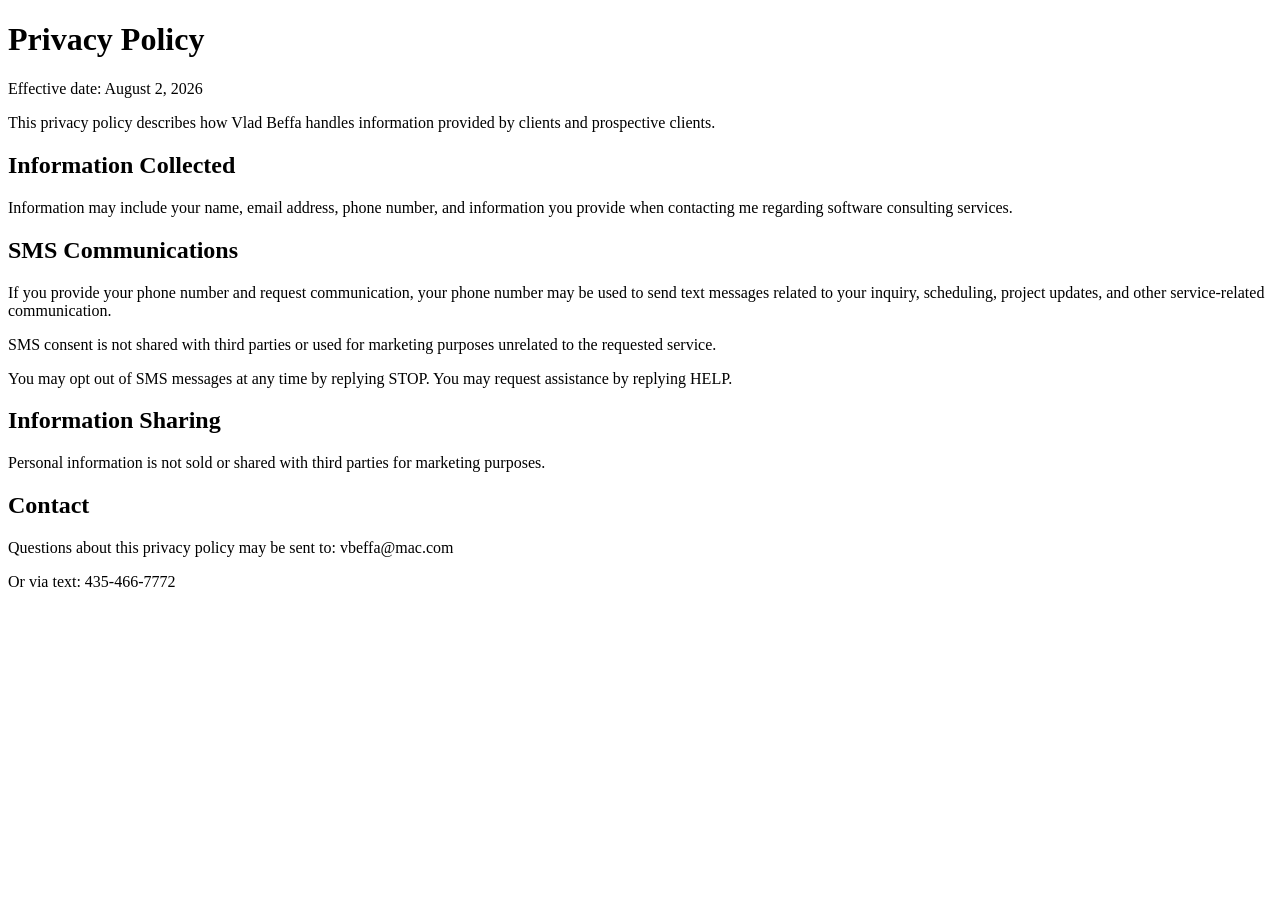
==== privacy/index.html @ 6ec68c40 "Update index.html" ====
<!DOCTYPE html>
<html lang="en">
<head>
  <meta charset="UTF-8">
  <meta name="viewport" content="width=device-width, initial-scale=1.0">
  <title>Privacy Policy</title>
</head>
<body>
  <h1>Privacy Policy</h1>

  <p>
    Effective date: August 2, 2026
  </p>

  <p>
    This privacy policy describes how Vlad Beffa handles information
    provided by clients and prospective clients.
  </p>

  <h2>Information Collected</h2>

  <p>
    Information may include your name, email address, phone number, and
    information you provide when contacting me regarding software consulting
    services.
  </p>

  <h2>SMS Communications</h2>

  <p>
    If you provide your phone number and request communication, your phone
    number may be used to send text messages related to your inquiry,
    scheduling, project updates, and other service-related communication.
  </p>

  <p>
    SMS consent is not shared with third parties or used for marketing
    purposes unrelated to the requested service.
  </p>

  <p>
    You may opt out of SMS messages at any time by replying STOP.
    You may request assistance by replying HELP.
  </p>

  <h2>Information Sharing</h2>

  <p>
    Personal information is not sold or shared with third parties for
    marketing purposes.
  </p>

  <h2>Contact</h2>

  <p>
    Questions about this privacy policy may be sent to:
    vbeffa@mac.com
  </p>
  <p>
    Or via text:
    435-466-7772
  </p>
</body>
</html>
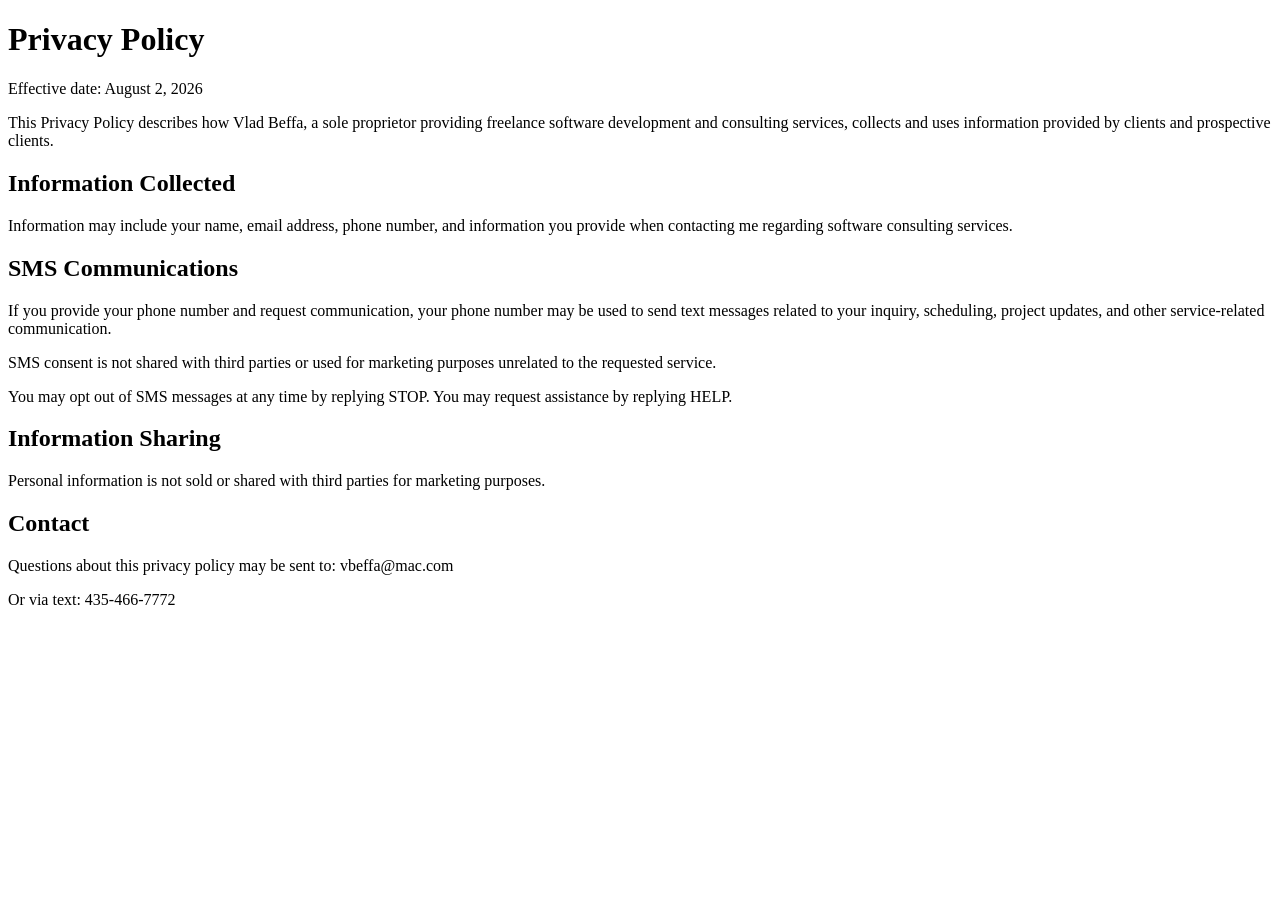
==== commit a3a2c8ec: "Update index.html" ====
--- a/privacy/index.html
+++ b/privacy/index.html
@@ -13,8 +13,9 @@
   </p>
 
   <p>
-    This privacy policy describes how Vlad Beffa handles information
-    provided by clients and prospective clients.
+    This Privacy Policy describes how Vlad Beffa, a sole proprietor providing
+    freelance software development and consulting services, collects and uses
+    information provided by clients and prospective clients.
   </p>
 
   <h2>Information Collected</h2>
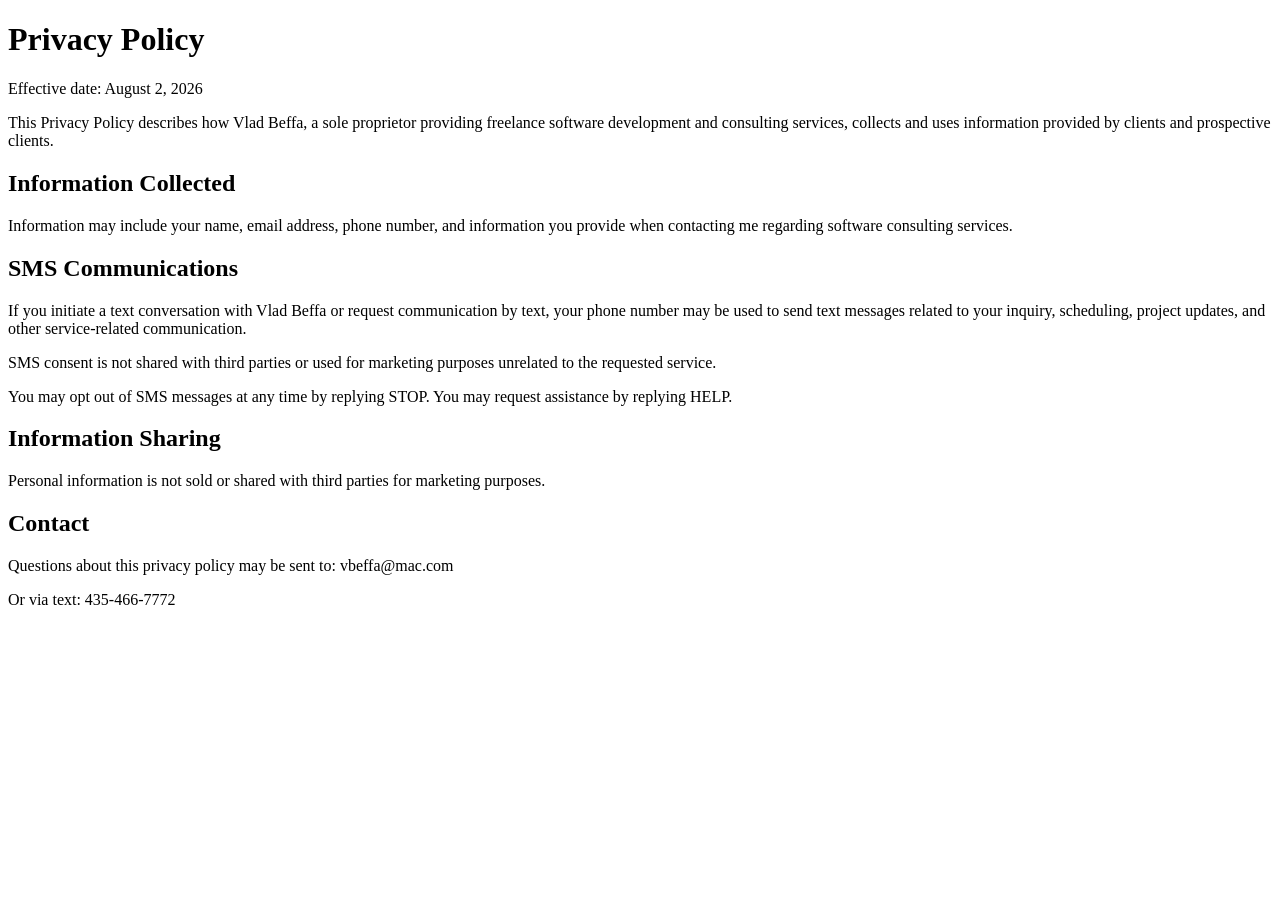
==== commit 41df28ca: "Update index.html" ====
--- a/privacy/index.html
+++ b/privacy/index.html
@@ -29,9 +29,9 @@
   <h2>SMS Communications</h2>
 
   <p>
-    If you provide your phone number and request communication, your phone
-    number may be used to send text messages related to your inquiry,
-    scheduling, project updates, and other service-related communication.
+    If you initiate a text conversation with Vlad Beffa or request communication
+    by text, your phone number may be used to send text messages related to your
+    inquiry, scheduling, project updates, and other service-related communication.
   </p>
 
   <p>
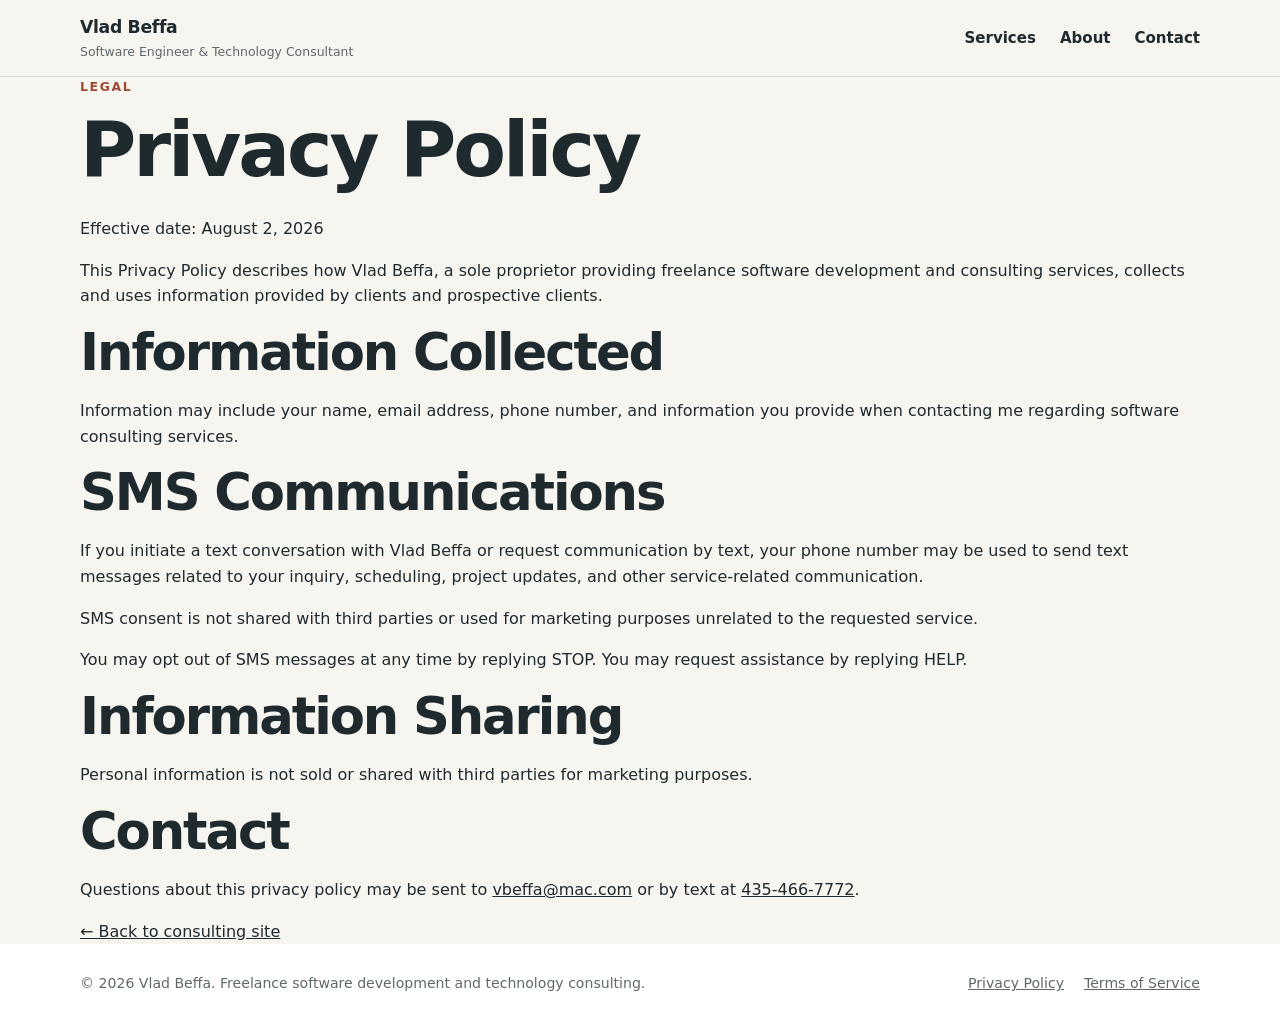
==== commit 3d223207: "Style privacy policy to match consulting site" ====
--- a/privacy/index.html
+++ b/privacy/index.html
@@ -3,63 +3,89 @@
 <head>
   <meta charset="UTF-8">
   <meta name="viewport" content="width=device-width, initial-scale=1.0">
-  <title>Privacy Policy</title>
+  <meta name="description" content="Privacy Policy for Vlad Beffa freelance software development and technology consulting.">
+  <title>Privacy Policy | Vlad Beffa</title>
+  <link rel="stylesheet" href="../styles.css">
 </head>
 <body>
-  <h1>Privacy Policy</h1>
+  <header class="site-header">
+    <div class="container header-inner">
+      <a class="brand" href="../" aria-label="Vlad Beffa home">
+        <span class="brand-name">Vlad Beffa</span>
+        <span class="brand-role">Software Engineer &amp; Technology Consultant</span>
+      </a>
 
-  <p>
-    Effective date: August 2, 2026
-  </p>
+      <nav class="site-nav" aria-label="Primary navigation">
+        <a href="../#services">Services</a>
+        <a href="../#about">About</a>
+        <a href="../#contact">Contact</a>
+      </nav>
+    </div>
+  </header>
 
-  <p>
-    This Privacy Policy describes how Vlad Beffa, a sole proprietor providing
-    freelance software development and consulting services, collects and uses
-    information provided by clients and prospective clients.
-  </p>
+  <main class="legal-main">
+    <div class="container legal-layout">
+      <div class="legal-heading">
+        <p class="eyebrow">Legal</p>
+        <h1>Privacy Policy</h1>
+        <p class="legal-date">Effective date: August 2, 2026</p>
+      </div>
 
-  <h2>Information Collected</h2>
+      <article class="legal-card">
+        <p>
+          This Privacy Policy describes how Vlad Beffa, a sole proprietor providing
+          freelance software development and consulting services, collects and uses
+          information provided by clients and prospective clients.
+        </p>
 
-  <p>
-    Information may include your name, email address, phone number, and
-    information you provide when contacting me regarding software consulting
-    services.
-  </p>
+        <h2>Information Collected</h2>
+        <p>
+          Information may include your name, email address, phone number, and
+          information you provide when contacting me regarding software consulting
+          services.
+        </p>
 
-  <h2>SMS Communications</h2>
+        <h2>SMS Communications</h2>
+        <p>
+          If you initiate a text conversation with Vlad Beffa or request communication
+          by text, your phone number may be used to send text messages related to your
+          inquiry, scheduling, project updates, and other service-related communication.
+        </p>
+        <p>
+          SMS consent is not shared with third parties or used for marketing
+          purposes unrelated to the requested service.
+        </p>
+        <p>
+          You may opt out of SMS messages at any time by replying STOP.
+          You may request assistance by replying HELP.
+        </p>
 
-  <p>
-    If you initiate a text conversation with Vlad Beffa or request communication
-    by text, your phone number may be used to send text messages related to your
-    inquiry, scheduling, project updates, and other service-related communication.
-  </p>
+        <h2>Information Sharing</h2>
+        <p>
+          Personal information is not sold or shared with third parties for
+          marketing purposes.
+        </p>
 
-  <p>
-    SMS consent is not shared with third parties or used for marketing
-    purposes unrelated to the requested service.
-  </p>
+        <h2>Contact</h2>
+        <p>
+          Questions about this privacy policy may be sent to
+          <a href="mailto:vbeffa@mac.com">vbeffa@mac.com</a>
+          or by text at <a href="sms:+14354667772">435-466-7772</a>.
+        </p>
+      </article>
 
-  <p>
-    You may opt out of SMS messages at any time by replying STOP.
-    You may request assistance by replying HELP.
-  </p>
+      <a class="back-link" href="../">← Back to consulting site</a>
+    </div>
+  </main>
 
-  <h2>Information Sharing</h2>
-
-  <p>
-    Personal information is not sold or shared with third parties for
-    marketing purposes.
-  </p>
-
-  <h2>Contact</h2>
-
-  <p>
-    Questions about this privacy policy may be sent to:
-    vbeffa@mac.com
-  </p>
-  <p>
-    Or via text:
-    435-466-7772
-  </p>
+  <footer class="site-footer">
+    <div class="container footer-inner">
+      <p>&copy; 2026 Vlad Beffa. Freelance software development and technology consulting.</p>
+      <div class="footer-links">
+        <a href="../privacy/" aria-current="page">Privacy Policy</a>
+        <a href="../terms/">Terms of Service</a>
+      </div>
+    </div>
+  </footer>
 </body>
 </html>
--- a/styles.css
+++ b/styles.css
@@ -0,0 +1,449 @@
+:root {
+  --bg: #f7f5f0;
+  --surface: #ffffff;
+  --surface-alt: #efe9df;
+  --text: #1f2a2e;
+  --muted: #5f686b;
+  --accent: #9e4932;
+  --accent-dark: #74301f;
+  --border: #ddd5c9;
+  --shadow: 0 18px 50px rgba(46, 38, 31, 0.12);
+  --radius: 18px;
+  --max-width: 1120px;
+}
+
+* {
+  box-sizing: border-box;
+}
+
+html {
+  scroll-behavior: smooth;
+}
+
+body {
+  margin: 0;
+  background: var(--bg);
+  color: var(--text);
+  font-family:
+    Inter, ui-sans-serif, system-ui, -apple-system, BlinkMacSystemFont, "Segoe UI",
+    sans-serif;
+  font-size: 16px;
+  line-height: 1.6;
+}
+
+img {
+  display: block;
+  max-width: 100%;
+}
+
+a {
+  color: inherit;
+}
+
+.container {
+  width: min(calc(100% - 40px), var(--max-width));
+  margin-inline: auto;
+}
+
+.site-header {
+  position: sticky;
+  top: 0;
+  z-index: 10;
+  border-bottom: 1px solid rgba(221, 213, 201, 0.82);
+  background: rgba(247, 245, 240, 0.94);
+  backdrop-filter: blur(12px);
+}
+
+.header-inner {
+  display: flex;
+  min-height: 76px;
+  align-items: center;
+  justify-content: space-between;
+  gap: 28px;
+}
+
+.brand {
+  display: flex;
+  flex-direction: column;
+  text-decoration: none;
+}
+
+.brand-name {
+  font-size: 1.08rem;
+  font-weight: 800;
+  letter-spacing: -0.02em;
+}
+
+.brand-role {
+  color: var(--muted);
+  font-size: 0.78rem;
+}
+
+.site-nav {
+  display: flex;
+  gap: 24px;
+  font-size: 0.94rem;
+  font-weight: 650;
+}
+
+.site-nav a {
+  text-decoration: none;
+}
+
+.site-nav a:hover,
+.site-nav a:focus-visible,
+.footer-links a:hover,
+.footer-links a:focus-visible {
+  color: var(--accent);
+}
+
+.hero {
+  padding: 76px 0 64px;
+}
+
+.hero-grid {
+  display: grid;
+  grid-template-columns: minmax(0, 1fr) minmax(320px, 0.78fr);
+  align-items: center;
+  gap: 58px;
+}
+
+.eyebrow {
+  margin: 0 0 12px;
+  color: var(--accent);
+  font-size: 0.78rem;
+  font-weight: 800;
+  letter-spacing: 0.13em;
+  text-transform: uppercase;
+}
+
+h1,
+h2,
+h3,
+p {
+  margin-top: 0;
+}
+
+h1,
+h2 {
+  letter-spacing: -0.04em;
+  line-height: 1.08;
+}
+
+h1 {
+  max-width: 780px;
+  margin-bottom: 24px;
+  font-size: clamp(2.6rem, 6vw, 5.25rem);
+}
+
+h2 {
+  margin-bottom: 18px;
+  font-size: clamp(2rem, 4vw, 3.25rem);
+}
+
+h3 {
+  margin-bottom: 10px;
+  font-size: 1.18rem;
+  line-height: 1.25;
+}
+
+.hero-lede {
+  max-width: 690px;
+  margin-bottom: 28px;
+  color: var(--muted);
+  font-size: clamp(1.08rem, 2vw, 1.28rem);
+}
+
+.hero-actions,
+.contact-actions {
+  display: flex;
+  flex-wrap: wrap;
+  gap: 12px;
+}
+
+.button {
+  display: inline-flex;
+  min-height: 48px;
+  align-items: center;
+  justify-content: center;
+  border: 1px solid var(--accent);
+  border-radius: 999px;
+  padding: 10px 20px;
+  font-weight: 750;
+  text-decoration: none;
+  transition:
+    transform 120ms ease,
+    background 120ms ease,
+    color 120ms ease;
+}
+
+.button:hover,
+.button:focus-visible {
+  transform: translateY(-1px);
+}
+
+.button.primary {
+  background: var(--accent);
+  color: #fff;
+}
+
+.button.primary:hover,
+.button.primary:focus-visible {
+  background: var(--accent-dark);
+}
+
+.button.secondary {
+  color: var(--accent);
+}
+
+.button.secondary:hover,
+.button.secondary:focus-visible {
+  background: rgba(158, 73, 50, 0.08);
+}
+
+.button.secondary.light {
+  border-color: rgba(255, 255, 255, 0.72);
+  color: #fff;
+}
+
+.button.secondary.light:hover,
+.button.secondary.light:focus-visible {
+  background: rgba(255, 255, 255, 0.1);
+}
+
+.small-projects {
+  margin: 14px 0 0;
+  color: var(--muted);
+  font-size: 0.92rem;
+}
+
+.hero-image-wrap {
+  overflow: hidden;
+  border: 1px solid var(--border);
+  border-radius: 28px;
+  background: var(--surface);
+  box-shadow: var(--shadow);
+}
+
+.hero-image {
+  width: 100%;
+  height: auto;
+}
+
+.section {
+  padding: 78px 0;
+}
+
+.section-alt {
+  background: var(--surface-alt);
+}
+
+.section-heading {
+  max-width: 760px;
+  margin-bottom: 38px;
+}
+
+.section-heading > p:last-child,
+.about-copy,
+.service-card p {
+  color: var(--muted);
+}
+
+.services-grid {
+  display: grid;
+  grid-template-columns: repeat(3, minmax(0, 1fr));
+  gap: 18px;
+}
+
+.service-card {
+  border: 1px solid var(--border);
+  border-radius: var(--radius);
+  padding: 26px;
+  background: var(--surface);
+}
+
+.service-card p {
+  margin-bottom: 0;
+}
+
+.about-grid {
+  display: grid;
+  grid-template-columns: minmax(0, 0.8fr) minmax(0, 1fr);
+  gap: 70px;
+}
+
+.about-copy {
+  font-size: 1.07rem;
+}
+
+.about-copy p:last-child {
+  margin-bottom: 0;
+}
+
+.contact-section {
+  background: var(--text);
+  color: #fff;
+}
+
+.contact-card {
+  display: flex;
+  align-items: end;
+  justify-content: space-between;
+  gap: 48px;
+}
+
+.contact-card h2 {
+  max-width: 720px;
+}
+
+.contact-card p:not(.eyebrow) {
+  margin-bottom: 0;
+  color: rgba(255, 255, 255, 0.76);
+}
+
+.contact-card .eyebrow {
+  color: #d89a87;
+}
+
+.contact-actions {
+  flex: 0 0 auto;
+}
+
+.sms-section {
+  padding: 42px 0;
+  border-bottom: 1px solid var(--border);
+  background: var(--surface);
+}
+
+.sms-inner {
+  max-width: 860px;
+}
+
+.sms-inner h2 {
+  margin-bottom: 14px;
+  font-size: 1.25rem;
+  letter-spacing: -0.02em;
+}
+
+.sms-inner p {
+  margin-bottom: 10px;
+  color: var(--muted);
+  font-size: 0.9rem;
+}
+
+.sms-inner p:last-child {
+  margin-bottom: 0;
+}
+
+.site-footer {
+  padding: 28px 0 34px;
+  background: var(--surface);
+  color: var(--muted);
+  font-size: 0.88rem;
+}
+
+.footer-inner {
+  display: flex;
+  align-items: center;
+  justify-content: space-between;
+  gap: 24px;
+}
+
+.footer-inner p {
+  margin-bottom: 0;
+}
+
+.footer-links {
+  display: flex;
+  flex-wrap: wrap;
+  gap: 20px;
+}
+
+@media (max-width: 900px) {
+  .hero-grid,
+  .about-grid {
+    grid-template-columns: 1fr;
+  }
+
+  .hero-grid {
+    gap: 36px;
+  }
+
+  .hero-image-wrap {
+    max-width: 640px;
+  }
+
+  .services-grid {
+    grid-template-columns: repeat(2, minmax(0, 1fr));
+  }
+
+  .contact-card {
+    align-items: flex-start;
+    flex-direction: column;
+  }
+}
+
+@media (max-width: 640px) {
+  .container {
+    width: min(calc(100% - 28px), var(--max-width));
+  }
+
+  .site-header {
+    position: static;
+  }
+
+  .header-inner {
+    min-height: auto;
+    align-items: flex-start;
+    flex-direction: column;
+    gap: 14px;
+    padding: 18px 0;
+  }
+
+  .site-nav {
+    width: 100%;
+    justify-content: space-between;
+    gap: 12px;
+  }
+
+  .hero {
+    padding: 52px 0 40px;
+  }
+
+  .section {
+    padding: 58px 0;
+  }
+
+  .services-grid {
+    grid-template-columns: 1fr;
+  }
+
+  .service-card {
+    padding: 22px;
+  }
+
+  .hero-actions,
+  .contact-actions {
+    width: 100%;
+  }
+
+  .hero-actions .button,
+  .contact-actions .button {
+    width: 100%;
+  }
+
+  .footer-inner {
+    align-items: flex-start;
+    flex-direction: column;
+  }
+}
+
+@media (prefers-reduced-motion: reduce) {
+  html {
+    scroll-behavior: auto;
+  }
+
+  .button {
+    transition: none;
+  }
+}
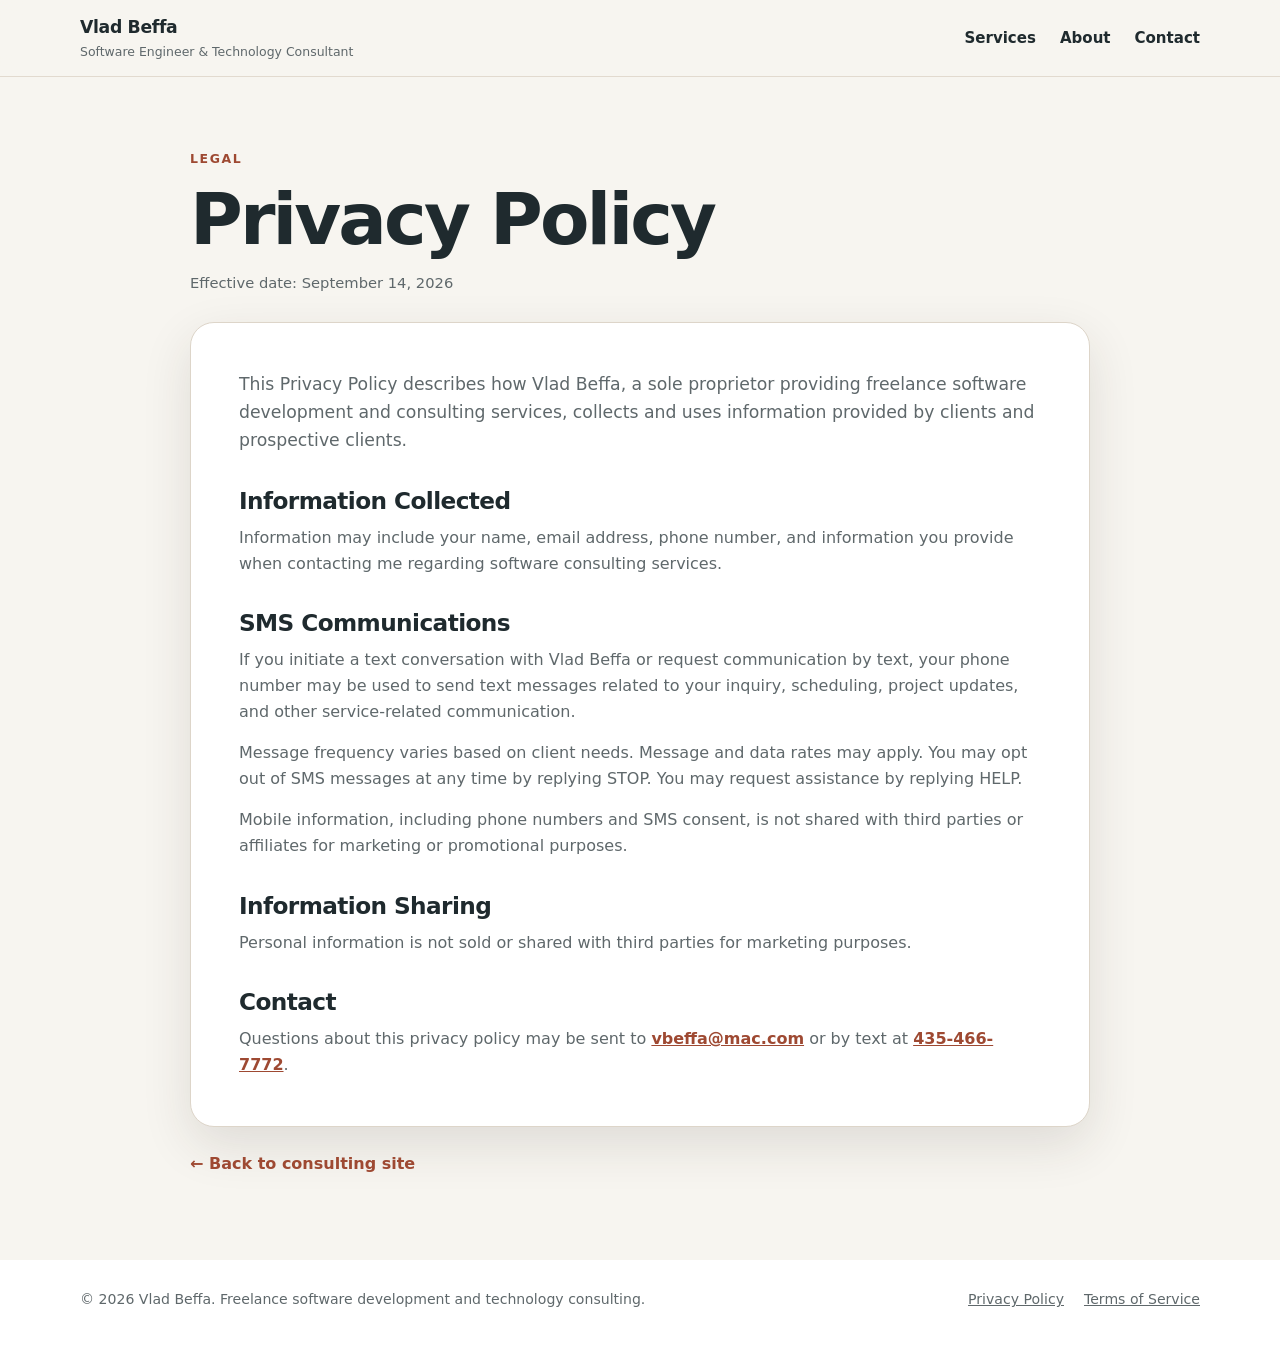
==== commit 44aada59: "Clarify SMS privacy disclosures" ====
--- a/privacy/index.html
+++ b/privacy/index.html
@@ -28,7 +28,7 @@
       <div class="legal-heading">
         <p class="eyebrow">Legal</p>
         <h1>Privacy Policy</h1>
-        <p class="legal-date">Effective date: August 2, 2026</p>
+        <p class="legal-date">Effective date: September 14, 2026</p>
       </div>
 
       <article class="legal-card">
@@ -52,12 +52,14 @@
           inquiry, scheduling, project updates, and other service-related communication.
         </p>
         <p>
-          SMS consent is not shared with third parties or used for marketing
-          purposes unrelated to the requested service.
+          Message frequency varies based on client needs. Message and data rates
+          may apply. You may opt out of SMS messages at any time by replying STOP.
+          You may request assistance by replying HELP.
         </p>
         <p>
-          You may opt out of SMS messages at any time by replying STOP.
-          You may request assistance by replying HELP.
+          Mobile information, including phone numbers and SMS consent, is not
+          shared with third parties or affiliates for marketing or promotional
+          purposes.
         </p>
 
         <h2>Information Sharing</h2>
--- a/styles.css
+++ b/styles.css
@@ -447,3 +447,84 @@
     transition: none;
   }
 }
+
+
+.legal-main {
+  min-height: calc(100vh - 180px);
+  padding: 72px 0 84px;
+}
+
+.legal-layout {
+  max-width: 900px;
+}
+
+.legal-heading {
+  margin-bottom: 28px;
+}
+
+.legal-heading h1 {
+  margin-bottom: 12px;
+  font-size: clamp(2.5rem, 6vw, 4.5rem);
+}
+
+.legal-date {
+  margin-bottom: 0;
+  color: var(--muted);
+  font-size: 0.92rem;
+}
+
+.legal-card {
+  border: 1px solid var(--border);
+  border-radius: 24px;
+  padding: clamp(26px, 5vw, 48px);
+  background: var(--surface);
+  box-shadow: var(--shadow);
+}
+
+.legal-card > p:first-child {
+  font-size: 1.08rem;
+}
+
+.legal-card h2 {
+  margin-top: 34px;
+  margin-bottom: 12px;
+  font-size: 1.45rem;
+  letter-spacing: -0.025em;
+}
+
+.legal-card p {
+  color: var(--muted);
+}
+
+.legal-card p:last-child {
+  margin-bottom: 0;
+}
+
+.legal-card a,
+.back-link {
+  color: var(--accent);
+  font-weight: 650;
+}
+
+.legal-card a:hover,
+.legal-card a:focus-visible,
+.back-link:hover,
+.back-link:focus-visible {
+  color: var(--accent-dark);
+}
+
+.back-link {
+  display: inline-block;
+  margin-top: 24px;
+  text-decoration: none;
+}
+
+@media (max-width: 640px) {
+  .legal-main {
+    padding: 50px 0 60px;
+  }
+
+  .legal-card {
+    border-radius: 18px;
+  }
+}
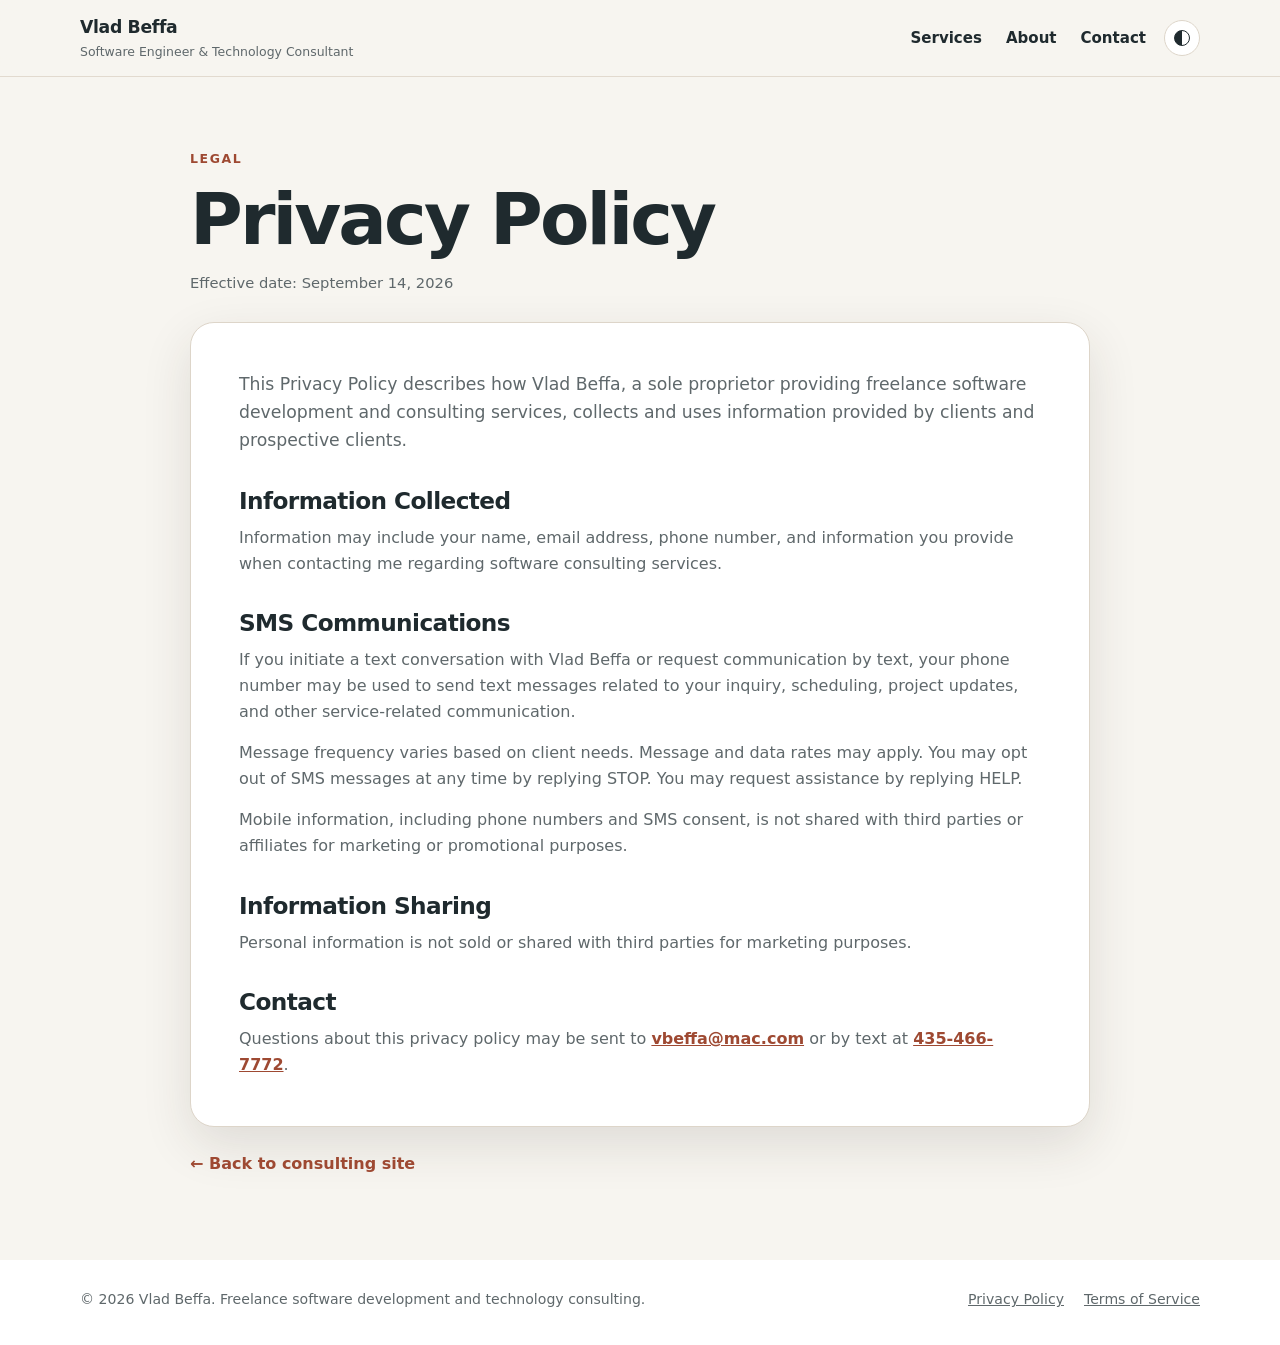
==== commit ea8f7083: "Add theme picker to privacy page" ====
--- a/privacy/index.html
+++ b/privacy/index.html
@@ -5,7 +5,18 @@
   <meta name="viewport" content="width=device-width, initial-scale=1.0">
   <meta name="description" content="Privacy Policy for Vlad Beffa freelance software development and technology consulting.">
   <title>Privacy Policy | Vlad Beffa</title>
+  <script>
+    (function () {
+      try {
+        var theme = localStorage.getItem("vlad-theme");
+        if (theme === "light" || theme === "dark") {
+          document.documentElement.dataset.theme = theme;
+        }
+      } catch (error) {}
+    })();
+  </script>
   <link rel="stylesheet" href="../styles.css">
+  <script src="../theme.js" defer></script>
 </head>
 <body>
   <header class="site-header">
@@ -15,11 +26,24 @@
         <span class="brand-role">Software Engineer &amp; Technology Consultant</span>
       </a>
 
-      <nav class="site-nav" aria-label="Primary navigation">
-        <a href="../#services">Services</a>
-        <a href="../#about">About</a>
-        <a href="../#contact">Contact</a>
-      </nav>
+      <div class="header-actions">
+        <nav class="site-nav" aria-label="Primary navigation">
+          <a href="../#services">Services</a>
+          <a href="../#about">About</a>
+          <a href="../#contact">Contact</a>
+        </nav>
+
+        <details class="theme-picker" data-theme-picker>
+          <summary aria-label="Color theme: System. Choose color theme" title="Theme: System">
+            <span class="theme-icon" aria-hidden="true"></span>
+          </summary>
+          <div class="theme-menu" role="group" aria-label="Color theme">
+            <button type="button" data-theme-option="system" aria-pressed="true">System</button>
+            <button type="button" data-theme-option="light" aria-pressed="false">Light</button>
+            <button type="button" data-theme-option="dark" aria-pressed="false">Dark</button>
+          </div>
+        </details>
+      </div>
     </div>
   </header>
 
--- a/styles.css
+++ b/styles.css
@@ -1,4 +1,5 @@
 :root {
+  color-scheme: light;
   --bg: #f7f5f0;
   --surface: #ffffff;
   --surface-alt: #efe9df;
@@ -8,8 +9,57 @@
   --accent-dark: #74301f;
   --border: #ddd5c9;
   --shadow: 0 18px 50px rgba(46, 38, 31, 0.12);
+  --header-bg: rgba(247, 245, 240, 0.94);
+  --header-border: rgba(221, 213, 201, 0.82);
+  --secondary-hover: rgba(158, 73, 50, 0.08);
+  --contact-bg: #1f2a2e;
+  --contact-text: #ffffff;
+  --contact-muted: rgba(255, 255, 255, 0.76);
+  --contact-eyebrow: #d89a87;
   --radius: 18px;
   --max-width: 1120px;
+}
+
+:root[data-theme="dark"] {
+  color-scheme: dark;
+  --bg: #151819;
+  --surface: #1f2325;
+  --surface-alt: #272c2e;
+  --text: #f2f0eb;
+  --muted: #b7bdbe;
+  --accent: #e08a70;
+  --accent-dark: #f0a48d;
+  --border: #3a4245;
+  --shadow: 0 18px 50px rgba(0, 0, 0, 0.34);
+  --header-bg: rgba(21, 24, 25, 0.94);
+  --header-border: rgba(58, 66, 69, 0.88);
+  --secondary-hover: rgba(224, 138, 112, 0.12);
+  --contact-bg: #0f1213;
+  --contact-text: #ffffff;
+  --contact-muted: rgba(255, 255, 255, 0.74);
+  --contact-eyebrow: #e6a28e;
+}
+
+@media (prefers-color-scheme: dark) {
+  :root:not([data-theme]) {
+    color-scheme: dark;
+    --bg: #151819;
+    --surface: #1f2325;
+    --surface-alt: #272c2e;
+    --text: #f2f0eb;
+    --muted: #b7bdbe;
+    --accent: #e08a70;
+    --accent-dark: #f0a48d;
+    --border: #3a4245;
+    --shadow: 0 18px 50px rgba(0, 0, 0, 0.34);
+    --header-bg: rgba(21, 24, 25, 0.94);
+    --header-border: rgba(58, 66, 69, 0.88);
+    --secondary-hover: rgba(224, 138, 112, 0.12);
+    --contact-bg: #0f1213;
+    --contact-text: #ffffff;
+    --contact-muted: rgba(255, 255, 255, 0.74);
+    --contact-eyebrow: #e6a28e;
+  }
 }
 
 * {
@@ -49,8 +99,8 @@
   position: sticky;
   top: 0;
   z-index: 10;
-  border-bottom: 1px solid rgba(221, 213, 201, 0.82);
-  background: rgba(247, 245, 240, 0.94);
+  border-bottom: 1px solid var(--header-border);
+  background: var(--header-bg);
   backdrop-filter: blur(12px);
 }
 
@@ -79,11 +129,97 @@
   font-size: 0.78rem;
 }
 
+.header-actions {
+  display: flex;
+  align-items: center;
+  gap: 18px;
+}
+
 .site-nav {
   display: flex;
   gap: 24px;
   font-size: 0.94rem;
   font-weight: 650;
+}
+
+.theme-picker {
+  position: relative;
+}
+
+.theme-picker summary {
+  display: inline-flex;
+  width: 36px;
+  height: 36px;
+  align-items: center;
+  justify-content: center;
+  border: 1px solid var(--border);
+  border-radius: 50%;
+  background: var(--surface);
+  color: var(--text);
+  cursor: pointer;
+  list-style: none;
+}
+
+.theme-picker summary::-webkit-details-marker {
+  display: none;
+}
+
+.theme-picker summary:hover,
+.theme-picker summary:focus-visible {
+  border-color: var(--accent);
+  color: var(--accent);
+}
+
+.theme-icon {
+  width: 16px;
+  height: 16px;
+  border: 1.5px solid currentColor;
+  border-radius: 50%;
+  background: linear-gradient(90deg, currentColor 50%, transparent 50%);
+}
+
+.theme-menu {
+  position: absolute;
+  top: calc(100% + 10px);
+  right: 0;
+  z-index: 20;
+  min-width: 132px;
+  border: 1px solid var(--border);
+  border-radius: 12px;
+  padding: 6px;
+  background: var(--surface);
+  box-shadow: var(--shadow);
+}
+
+.theme-menu button {
+  display: flex;
+  width: 100%;
+  align-items: center;
+  justify-content: space-between;
+  border: 0;
+  border-radius: 8px;
+  padding: 8px 10px;
+  background: transparent;
+  color: var(--text);
+  cursor: pointer;
+  font: inherit;
+  font-size: 0.9rem;
+  text-align: left;
+}
+
+.theme-menu button:hover,
+.theme-menu button:focus-visible {
+  background: var(--surface-alt);
+}
+
+.theme-menu button[aria-pressed="true"] {
+  color: var(--accent);
+  font-weight: 750;
+}
+
+.theme-menu button[aria-pressed="true"]::after {
+  content: "✓";
+  margin-left: 12px;
 }
 
 .site-nav a {
@@ -198,7 +334,7 @@
 
 .button.secondary:hover,
 .button.secondary:focus-visible {
-  background: rgba(158, 73, 50, 0.08);
+  background: var(--secondary-hover);
 }
 
 .button.secondary.light {
@@ -281,8 +417,8 @@
 }
 
 .contact-section {
-  background: var(--text);
-  color: #fff;
+  background: var(--contact-bg);
+  color: var(--contact-text);
 }
 
 .contact-card {
@@ -298,11 +434,11 @@
 
 .contact-card p:not(.eyebrow) {
   margin-bottom: 0;
-  color: rgba(255, 255, 255, 0.76);
+  color: var(--contact-muted);
 }
 
 .contact-card .eyebrow {
-  color: #d89a87;
+  color: var(--contact-eyebrow);
 }
 
 .contact-actions {
@@ -400,8 +536,13 @@
     padding: 18px 0;
   }
 
+  .header-actions {
+    width: 100%;
+    justify-content: space-between;
+  }
+
   .site-nav {
-    width: 100%;
+    flex: 1;
     justify-content: space-between;
     gap: 12px;
   }
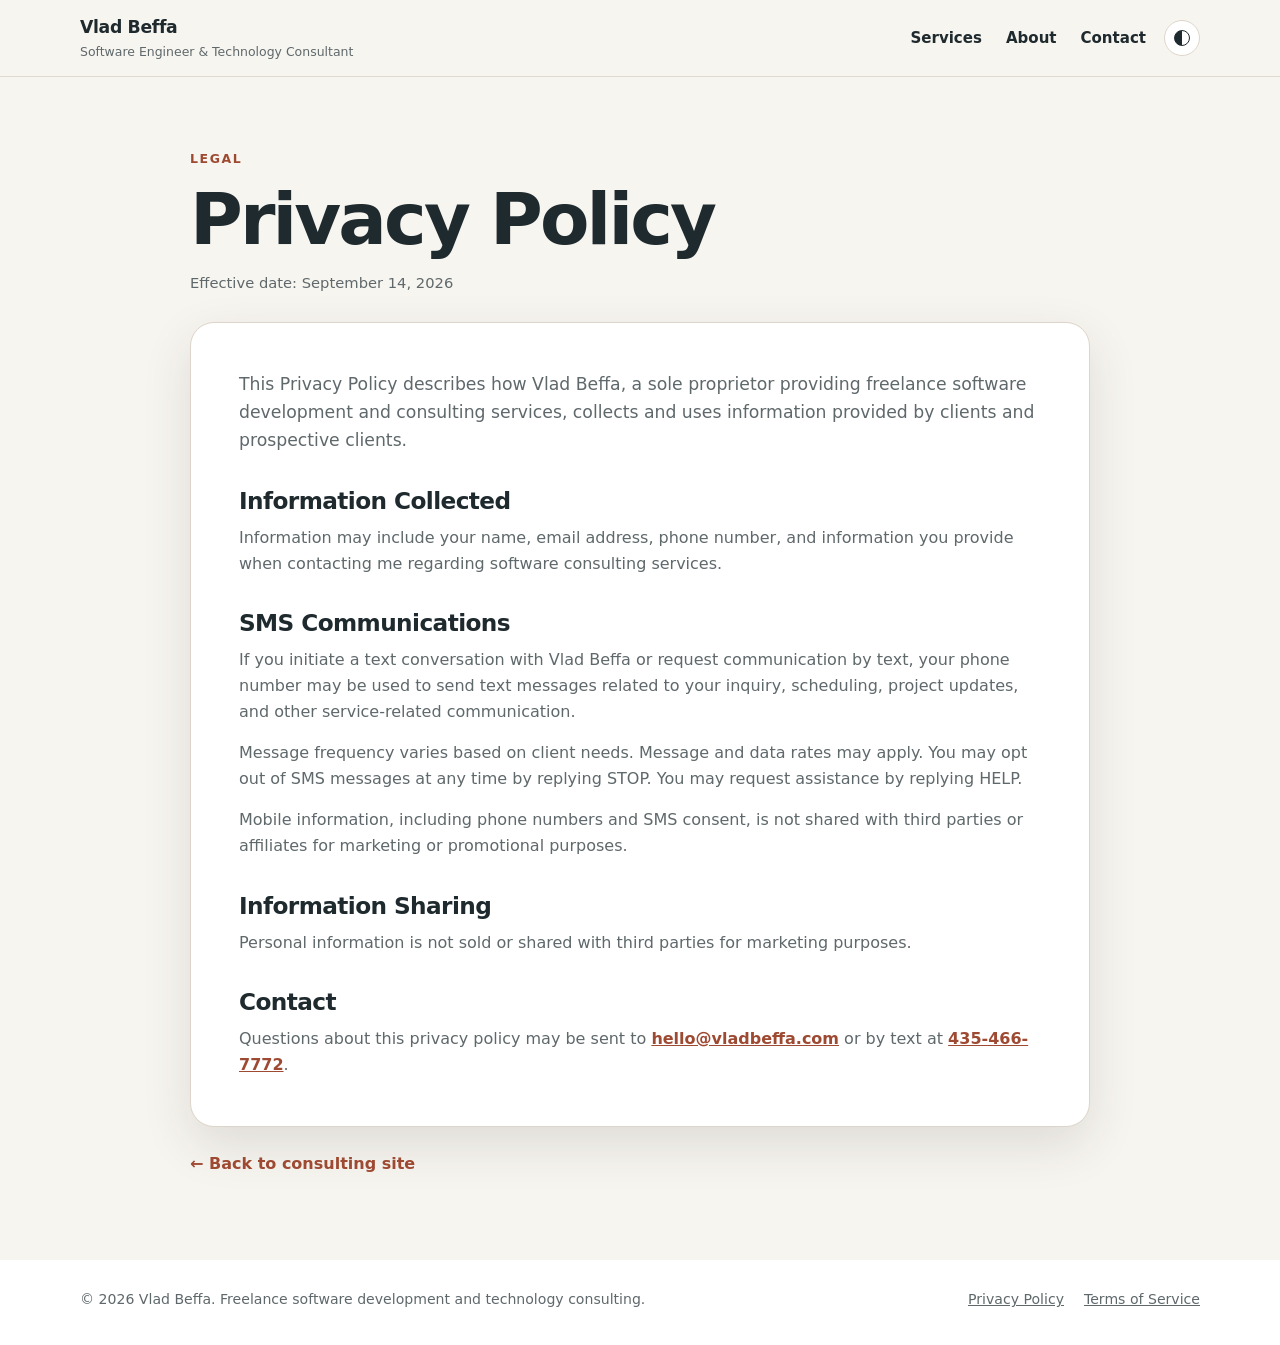
==== commit bd23244b: "update vbeffa@mac.com to hello@vladbeffa.com" ====
--- a/privacy/index.html
+++ b/privacy/index.html
@@ -5,6 +5,7 @@
   <meta name="viewport" content="width=device-width, initial-scale=1.0">
   <meta name="description" content="Privacy Policy for Vlad Beffa freelance software development and technology consulting.">
   <title>Privacy Policy | Vlad Beffa</title>
+  <link rel="icon" href="../favicon.svg" type="image/svg+xml">
   <script>
     (function () {
       try {
@@ -95,7 +96,7 @@
         <h2>Contact</h2>
         <p>
           Questions about this privacy policy may be sent to
-          <a href="mailto:vbeffa@mac.com">vbeffa@mac.com</a>
+          <a href="mailto:hello@vladbeffa.com">hello@vladbeffa.com</a>
           or by text at <a href="sms:+14354667772">435-466-7772</a>.
         </p>
       </article>
